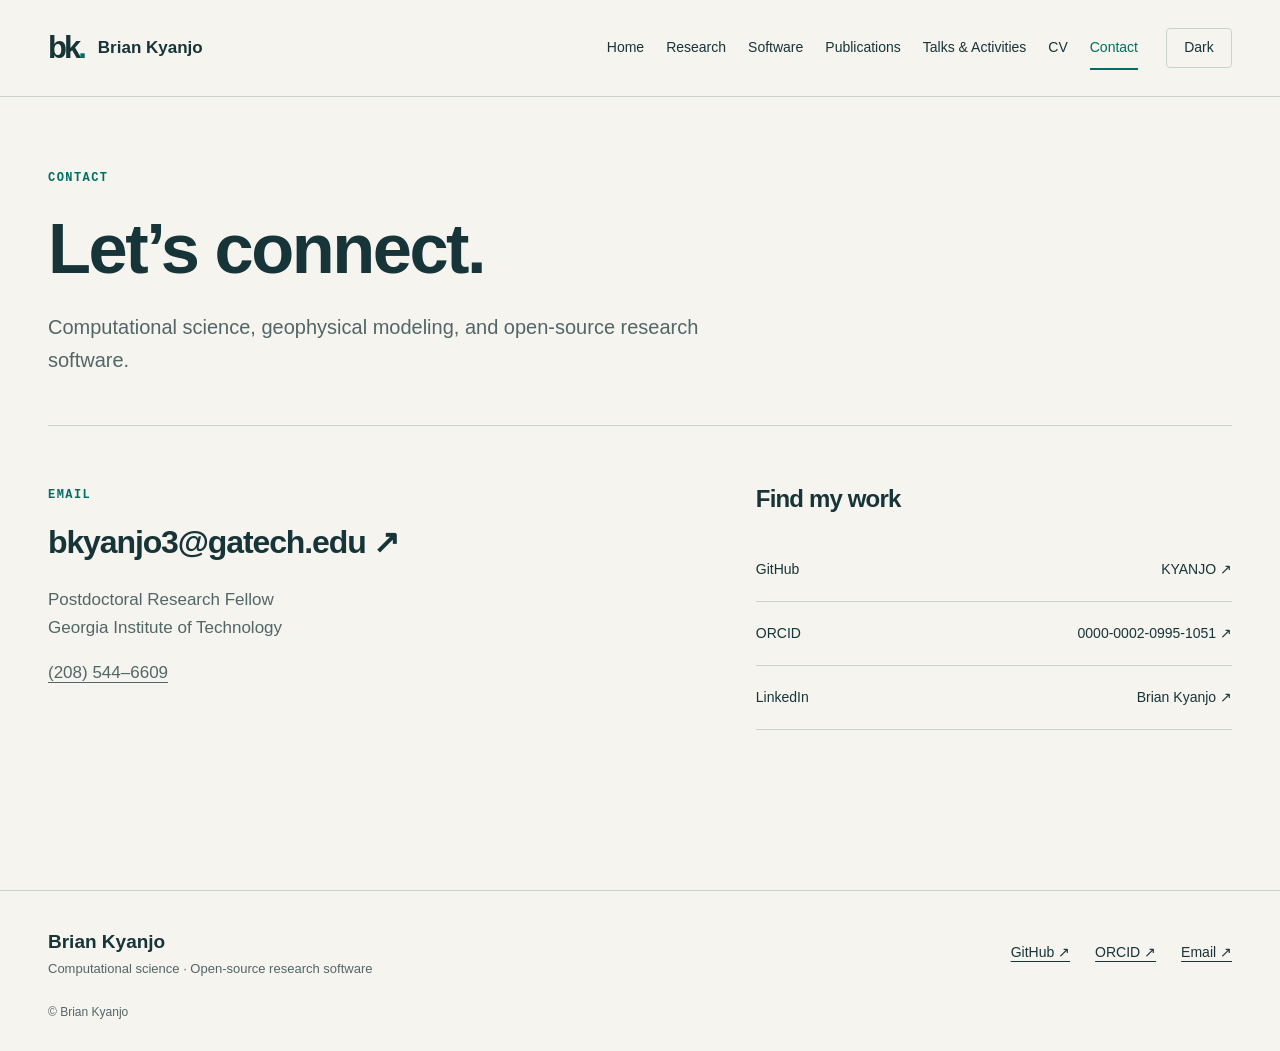
==== contact/index.html @ 303e3397 "Add Brian Kyanjo research website" ====
<!doctype html>
<html lang="en"><head><meta charset="utf-8"><meta name="viewport" content="width=device-width,initial-scale=1">
<title>Contact | Brian Kyanjo</title><meta name="description" content="Contact Brian Kyanjo at Georgia Tech: email, telephone, GitHub, LinkedIn, and ORCID.">
<meta name="author" content="Brian Kyanjo"><meta name="color-scheme" content="light dark"><meta name="theme-color" content="#122d32">
<link rel="canonical" href="https://kyanjo.github.io/contact/"><meta property="og:type" content="website"><meta property="og:site_name" content="Brian Kyanjo"><meta property="og:title" content="Contact | Brian Kyanjo"><meta property="og:description" content="Contact Brian Kyanjo at Georgia Tech: email, telephone, GitHub, LinkedIn, and ORCID."><meta property="og:url" content="https://kyanjo.github.io/contact/"><meta name="twitter:card" content="summary"><meta name="twitter:title" content="Contact | Brian Kyanjo"><meta name="twitter:description" content="Contact Brian Kyanjo at Georgia Tech: email, telephone, GitHub, LinkedIn, and ORCID.">
<link rel="icon" href="../assets/images/favicon.svg" type="image/svg+xml"><link rel="stylesheet" href="../assets/css/main.css"><script src="../assets/js/theme.js"></script><script src="../assets/js/main.js" defer></script>
<script type="application/ld+json">{"@context": "https://schema.org", "@type": "Person", "name": "Brian Kyanjo", "url": "https://kyanjo.github.io/", "jobTitle": "Postdoctoral Research Fellow", "affiliation": {"@type": "Organization", "name": "Georgia Institute of Technology"}, "sameAs": ["https://github.com/KYANJO", "https://orcid.org/0000-0002-0995-1051", "https://linkedin.com/in/kyanjo-brian"]}</script>
</head><body>
<a class="skip-link" href="#main">Skip to content</a><header class="site-header"><div class="header-inner"><a class="brand" href="../" aria-label="Brian Kyanjo home"><span class="monogram" aria-hidden="true">bk<span>.</span></span><span>Brian Kyanjo</span></a><button class="menu-toggle" aria-controls="navigation" aria-expanded="false" hidden>Menu</button><nav id="navigation" aria-label="Main navigation"><a href="../">Home</a><a href="../research/">Research</a><a href="../software/">Software</a><a href="../publications/">Publications</a><a href="../talks/">Talks & Activities</a><a href="../cv/">CV</a><a href="../contact/" aria-current="page">Contact</a></nav><button class="theme-toggle" aria-label="Switch color theme" hidden>Theme</button></div></header>
<main id="main"><div class="page-intro"><p class="eyebrow">Contact</p><h1>Let’s connect.</h1><p class="lead">Computational science, geophysical modeling, and open-source research software.</p></div><div class="contact-layout"><section class="contact-primary"><p class="eyebrow">Email</p><h2><a href="mailto:bkyanjo3@gatech.edu">bkyanjo3@gatech.edu ↗</a></h2><p>Postdoctoral Research Fellow<br>Georgia Institute of Technology</p><p><a href="tel:+12085446609">(208) 544–6609</a></p></section><section class="profile-links"><h2>Find my work</h2><a href="https://github.com/KYANJO"><span>GitHub</span><span>KYANJO ↗</span></a><a href="https://orcid.org/0000-0002-0995-1051"><span>ORCID</span><span>0000-0002-0995-1051 ↗</span></a><a href="https://linkedin.com/in/kyanjo-brian"><span>LinkedIn</span><span>Brian Kyanjo ↗</span></a></section></div></main><footer><div><a class="footer-name" href="../">Brian Kyanjo</a><p>Computational science · Open-source research software</p></div><div class="footer-links"><a href="https://github.com/KYANJO">GitHub ↗</a><a href="https://orcid.org/0000-0002-0995-1051">ORCID ↗</a><a href="mailto:bkyanjo3@gatech.edu">Email ↗</a></div><p class="footer-note">© Brian Kyanjo</p></footer></body></html>
---- assets/css/main.css ----
:root{color-scheme:light;--bg:#f5f4ef;--surface:#fffefa;--ink:#173438;--muted:#516667;--line:#cbd3cd;--accent:#006e62;--tint:#e8eeE6;--header:rgba(245,244,239,.96)}
:root[data-theme=dark]{color-scheme:dark;--bg:#101e22;--surface:#172b30;--ink:#edf1e9;--muted:#b0c2bf;--line:#3c5559;--accent:#9bd6b2;--tint:#203b3b;--header:rgba(16,30,34,.96)}
@media(prefers-color-scheme:dark){:root:not([data-theme=light]){color-scheme:dark;--bg:#101e22;--surface:#172b30;--ink:#edf1e9;--muted:#b0c2bf;--line:#3c5559;--accent:#9bd6b2;--tint:#203b3b;--header:rgba(16,30,34,.96)}}
*{box-sizing:border-box}html{scroll-behavior:smooth;scroll-padding-top:30px}body{margin:0;background:var(--bg);color:var(--ink);font:17px/1.65 -apple-system,BlinkMacSystemFont,"Segoe UI",sans-serif}a{color:inherit;text-underline-offset:4px}a:hover{color:var(--accent)}button{font:inherit;color:inherit;cursor:pointer}button,a{-webkit-tap-highlight-color:transparent}button:focus-visible,a:focus-visible{outline:3px solid var(--accent);outline-offset:5px}button[hidden]{display:none!important}h1,h2,h3,p,figure{margin:0}p+p{margin-top:1em}h1,h2,h3{line-height:1.12;font-weight:600;letter-spacing:-.035em}h1{font-size:clamp(40px,5.5vw,76px)}h2{font-size:clamp(28px,3vw,40px)}h3{font-size:25px}p{color:var(--muted)}img{max-width:100%;display:block}.site-header{border-bottom:1px solid var(--line);background:var(--header)}.header-inner{max-width:1376px;margin:auto;min-height:96px;padding:20px 48px;display:flex;align-items:center;gap:28px}.brand{display:flex;align-items:center;gap:14px;white-space:nowrap;font-size:17px;font-weight:600;text-decoration:none}.monogram{font-size:31px;letter-spacing:-3px}.monogram span{color:var(--accent)}nav{display:flex;align-items:center;gap:22px;margin-left:auto}nav a{font-size:14px;white-space:nowrap;text-decoration:none;padding:8px 0}nav a[aria-current=page]{color:var(--accent);box-shadow:0 2px var(--accent)}.theme-toggle,.menu-toggle{background:none;border:1px solid var(--line);border-radius:4px;padding:7px 10px;font-size:14px}.theme-toggle{min-width:66px}.skip-link{position:absolute;left:15px;top:-100px;background:var(--surface);padding:10px;z-index:5}.skip-link:focus{top:10px}main{max-width:1280px;padding:0 48px 100px;margin:auto}.hero{display:grid;grid-template-columns:1.08fr 1fr;gap:44px;align-items:center;padding:76px 0 68px}.eyebrow{font-family:ui-monospace,SFMono-Regular,Consolas,monospace;font-size:12px;font-weight:600;text-transform:uppercase;letter-spacing:.12em;color:var(--accent);line-height:1.6}.hero h1{margin:24px 0;letter-spacing:-.055em;line-height:1.04}.hero h1 em{font-family:Georgia,serif;font-weight:400;color:var(--accent)}.hero-name{font-size:14px;color:var(--ink);margin-bottom:18px}.hero-name span{color:var(--muted);margin:0 8px}.lead{font-size:20px;line-height:1.65;max-width:740px}.hero .lead{font-size:18px;max-width:520px}.status-dot{display:inline-block;width:7px;height:7px;border-radius:50%;background:var(--accent);margin-right:8px}.actions{display:flex;align-items:center;flex-wrap:wrap;gap:12px;margin-top:30px}.button{display:inline-flex;align-items:center;justify-content:center;gap:25px;background:transparent;border:1px solid var(--line);border-radius:3px;padding:12px 20px;font-size:14px;font-weight:600;text-decoration:none;line-height:1.5}.primary{background:var(--ink);color:var(--bg);border-color:var(--ink)}.primary:hover{background:var(--accent);border-color:var(--accent);color:var(--bg)}.terrain{background:#122d32;border-radius:4px;overflow:hidden;align-self:stretch;display:flex;flex-direction:column;justify-content:center;min-height:510px}.terrain img{width:100%;flex:1;object-fit:cover}.terrain figcaption{display:flex;justify-content:space-between;gap:20px;color:#b9d0c5;border-top:1px solid #3b5755;padding:18px;font:10px/1.5 ui-monospace,monospace;letter-spacing:.06em}.discipline-strip{display:flex;flex-wrap:wrap;justify-content:space-between;gap:18px;padding:23px 0;border-top:1px solid var(--line);border-bottom:1px solid var(--line);font:13px/1.5 ui-monospace,monospace;color:var(--muted)}.section{margin-top:80px}.section>h2{margin-bottom:30px}.section-heading{display:flex;justify-content:space-between;align-items:end;gap:24px;margin-bottom:30px}.section-heading h2{margin-top:12px}.text-link{font-size:14px;font-weight:600;text-decoration:none;border-bottom:1px solid var(--line);padding-bottom:5px;display:inline-block}.project-grid{display:grid;grid-template-columns:repeat(3,1fr);gap:20px}.project-card{padding:26px;background:var(--surface);border:1px solid var(--line);border-radius:4px;display:flex;flex-direction:column}.project-top{display:flex;justify-content:space-between;align-items:center;margin-bottom:35px}.project-number{font:13px/1.5 ui-monospace,monospace;color:var(--muted)}.project-symbol{font-size:45px;line-height:1;color:var(--accent)}.project-card .eyebrow{font-size:10px;letter-spacing:.08em}.project-card h3{font-size:32px;margin:10px 0 15px}.project-card h3 a{text-decoration:none}.project-card p{font-size:16px}.project-card .tags,.tags{font:11px/1.7 ui-monospace,monospace;color:var(--muted);margin-top:22px}.project-card .text-link{align-self:start;margin-top:24px}.project-card .tags{margin-top:auto;padding-top:22px}.research-feature{background:var(--tint);border:1px solid var(--line);border-radius:4px;margin-top:80px;padding:48px;display:grid;grid-template-columns:1.7fr 1fr;gap:60px}.research-feature h2{margin:16px 0 20px}.research-feature .text-link{margin-top:22px}.funding-detail{align-self:center;border-left:1px solid var(--line);padding-left:38px}.funding-label{font:12px ui-monospace,monospace;text-transform:uppercase;letter-spacing:.08em;color:var(--muted)}.funding-detail strong{font-size:47px;display:block;letter-spacing:-.04em;margin:10px 0}.funding-detail p{font-size:14px}.two-column{display:grid;grid-template-columns:1fr 1fr;gap:80px}.two-column .text-link{margin-top:25px}footer{max-width:1280px;margin:auto;border-top:1px solid var(--line);padding:35px 48px 28px;display:grid;grid-template-columns:1fr auto;gap:24px}footer p{font-size:13px}.footer-name{text-decoration:none;font-size:19px;font-weight:600}.footer-links{display:flex;gap:25px;align-items:center;font-size:14px}.footer-note{grid-column:1/-1;font-size:12px;color:var(--muted)}.page-intro{padding:72px 0 48px;border-bottom:1px solid var(--line)}.page-intro h1{margin:22px 0;max-width:920px}.page-intro .lead{max-width:720px}.theme-list article{padding:35px 0;display:grid;grid-template-columns:70px 1fr;border-bottom:1px solid var(--line)}.theme-list h2{font-size:28px;margin-bottom:16px}.theme-list p{max-width:820px}.software-detail{display:grid;grid-template-columns:1fr 1.7fr;gap:65px;padding:58px 0;border-bottom:1px solid var(--line);scroll-margin-top:35px}.software-detail .eyebrow{margin-top:28px}.software-detail h2{margin:10px 0;font-size:44px}.software-detail .button{margin-top:25px}.support-grid{display:grid;grid-template-columns:repeat(3,1fr);gap:32px}.support-grid h3{margin-bottom:18px}.support-grid .text-link{margin-top:18px}.record-list{margin:0;padding:0;list-style:none}.record-list>li{padding:18px 0;border-bottom:1px solid var(--line);line-height:1.75;color:var(--muted);overflow-wrap:anywhere}.record-list strong{color:var(--ink)}.publication-list{margin-top:25px;max-width:940px}.publication-list .record-list{counter-reset:pub}.publication-list li{position:relative;padding:32px 0 32px 58px;counter-increment:pub}.publication-list li:before{content:counter(pub,decimal-leading-zero);position:absolute;left:0;top:35px;font:13px ui-monospace,monospace;color:var(--accent)}.publication-list em{color:var(--ink);font-size:22px;line-height:1.45;display:block;margin:10px 0;font-style:normal;font-weight:500}.entry{margin:28px 0}.entry-heading{display:flex;justify-content:space-between;gap:28px}.entry h3{font-size:23px;letter-spacing:-.02em}.date{white-space:nowrap;color:var(--muted);font:14px/1.7 ui-monospace,monospace}.role{margin:8px 0 14px;color:var(--accent)}.entry>div:last-child{color:var(--muted)}.entry .record-list{list-style:disc;padding-left:24px}.entry .record-list li{border:0;padding:3px 0}.web-cv{max-width:980px}.web-cv section{margin-top:50px}.web-cv h2{font-size:28px;padding-bottom:14px;margin-bottom:20px;border-bottom:1px solid var(--line)}.cv-contact{margin:24px 0;font-size:14px;overflow-wrap:anywhere}.contact-layout{display:grid;grid-template-columns:1.35fr 1fr;gap:65px;padding:60px 0}.contact-primary h2{font-size:clamp(22px,2.5vw,34px);margin:20px 0 25px;overflow-wrap:anywhere}.contact-primary h2 a{text-decoration:none}.profile-links h2{font-size:24px;margin-bottom:25px}.profile-links>a{display:flex;justify-content:space-between;gap:20px;padding:20px 0;border-bottom:1px solid var(--line);font-size:14px;text-decoration:none}
@media(min-width:1600px){.hero{padding-top:95px;padding-bottom:85px}}
@media(max-width:1150px){.header-inner{gap:18px;padding:20px 28px}nav{gap:14px}.brand>span:last-child{display:none}main{padding-left:28px;padding-right:28px}.hero{gap:28px}.terrain{min-height:450px}.project-card{padding:22px}.project-card .eyebrow{min-height:32px}.research-feature{gap:30px;padding:35px}.two-column{gap:40px}}
@media(max-width:800px){.header-inner{flex-wrap:wrap;gap:16px;min-height:80px}.brand>span:last-child{display:inline}.menu-toggle{margin-left:auto}nav{order:4;flex-basis:100%;margin:0;flex-wrap:wrap;gap:4px 24px;padding:10px 0}html.js nav:not(.is-open){display:none}.hero{grid-template-columns:1fr;padding:45px 0;gap:35px}.hero h1{font-size:clamp(48px,9vw,70px)}.hero .lead{max-width:630px}.terrain{min-height:0}.terrain img{max-height:440px;object-fit:cover}.project-grid{grid-template-columns:1fr}.project-card .eyebrow{min-height:0}.project-top{margin-bottom:20px}.project-card .tags{margin-top:5px}.research-feature{grid-template-columns:1fr}.funding-detail{border-left:0;border-top:1px solid var(--line);padding:25px 0 0}.two-column,.contact-layout{grid-template-columns:1fr;gap:30px}.section-heading{align-items:start;flex-direction:column}.software-detail{grid-template-columns:1fr;gap:22px}.support-grid{grid-template-columns:1fr}.entry-heading{flex-direction:column;gap:6px}.date{white-space:normal}footer{padding:30px 28px;grid-template-columns:1fr}.section{margin-top:55px}.contact-layout{padding-top:35px}.page-intro{padding:48px 0 32px}.theme-list article{grid-template-columns:45px 1fr}.theme-list h2{font-size:25px}}
@media(max-width:440px){main{padding-left:20px;padding-right:20px}.header-inner{padding:15px 20px;gap:12px}.brand{gap:9px}.brand>span:last-child{font-size:15px}.theme-toggle,.menu-toggle{font-size:12px;padding:7px}.hero-name{font-size:13px}.hero h1{font-size:47px}.terrain figcaption{font-size:9px}.research-feature{padding:26px}.discipline-strip{font-size:11px;gap:12px}.funding-detail strong{font-size:42px}.lead{font-size:18px}.footer-links{gap:20px}.profile-links>a{flex-direction:column;gap:4px}.publication-list li{padding-left:36px}}
@media(prefers-reduced-motion:reduce){html{scroll-behavior:auto}*{animation:none!important;transition:none!important}}
@media print{@page{margin:16mm}html,body{background:#fff!important;color:#111!important;font-size:10pt;line-height:1.4}body{--ink:#111;--muted:#333;--accent:#222;--line:#bbb}.site-header,footer,.skip-link,.cv-actions{display:none!important}main{max-width:none;padding:0}.page-intro{padding:0 0 15px}.page-intro h1{font-size:28pt;margin:8px 0}.page-intro .eyebrow{display:none}.page-intro .lead{font-size:12pt}.web-cv{max-width:none}.web-cv section{margin-top:20px}.web-cv h2{font-size:15pt;margin:0 0 10px;padding:0 0 5px;break-after:avoid}.entry{margin:15px 0}.entry-heading{display:flex;flex-direction:row;break-after:avoid}.entry h3{font-size:12pt}.date{font-size:9pt}.role{margin:5px 0;break-after:avoid}.record-list>li{padding:5px 0;break-inside:avoid}.cv-contact{font-size:9pt;margin:12px 0}.web-cv a{overflow-wrap:anywhere;text-decoration:none}.web-cv p{orphans:3;widows:3}}
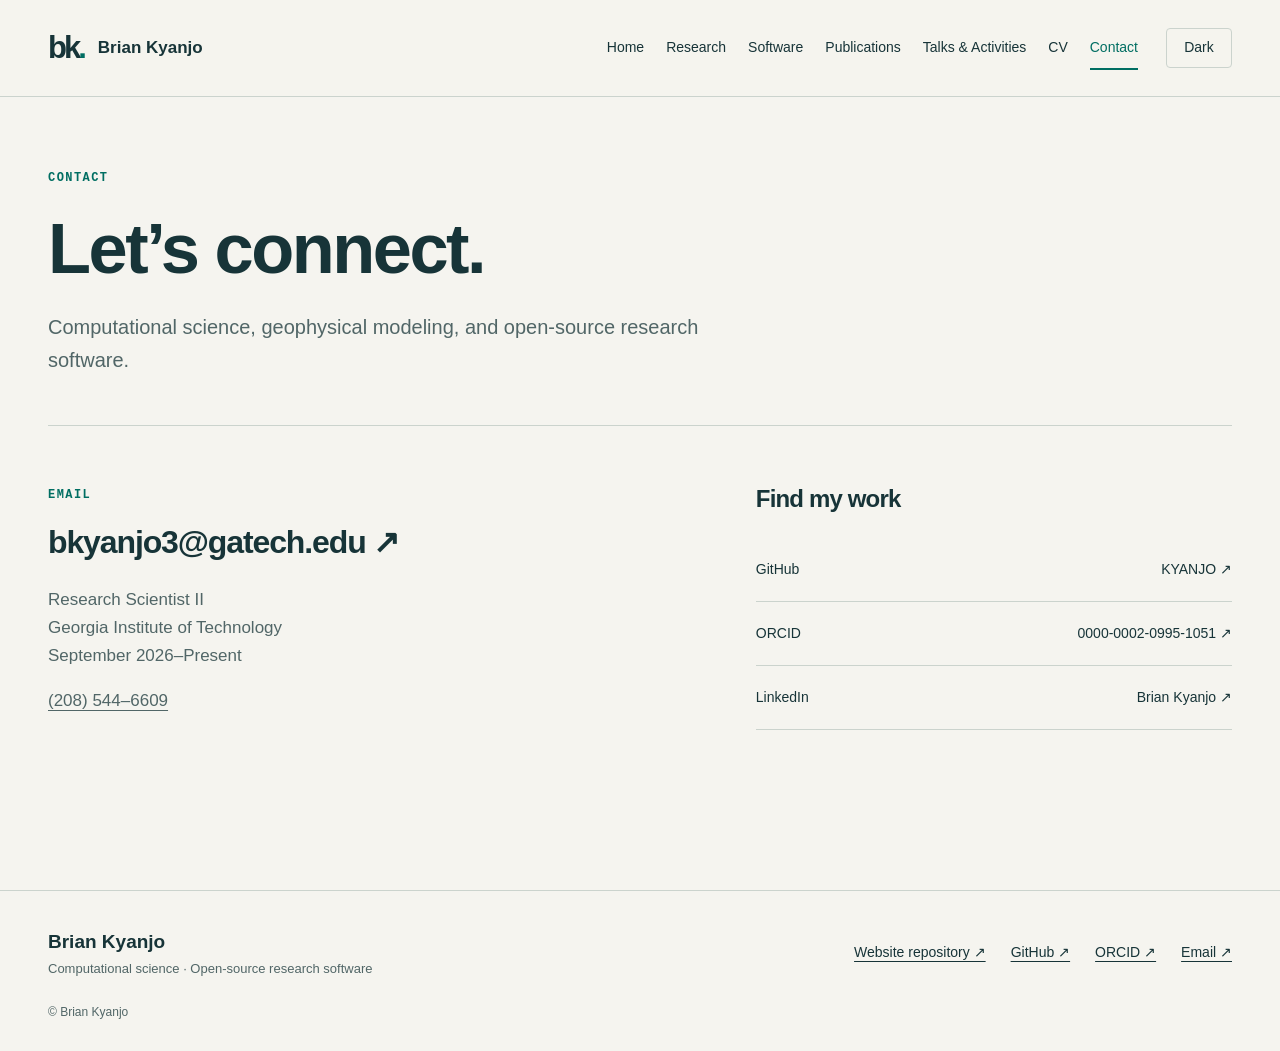
==== commit 1016684e: "Update research website" ====
--- a/contact/index.html
+++ b/contact/index.html
@@ -4,7 +4,7 @@
 <meta name="author" content="Brian Kyanjo"><meta name="color-scheme" content="light dark"><meta name="theme-color" content="#122d32">
 <link rel="canonical" href="https://kyanjo.github.io/contact/"><meta property="og:type" content="website"><meta property="og:site_name" content="Brian Kyanjo"><meta property="og:title" content="Contact | Brian Kyanjo"><meta property="og:description" content="Contact Brian Kyanjo at Georgia Tech: email, telephone, GitHub, LinkedIn, and ORCID."><meta property="og:url" content="https://kyanjo.github.io/contact/"><meta name="twitter:card" content="summary"><meta name="twitter:title" content="Contact | Brian Kyanjo"><meta name="twitter:description" content="Contact Brian Kyanjo at Georgia Tech: email, telephone, GitHub, LinkedIn, and ORCID.">
 <link rel="icon" href="../assets/images/favicon.svg" type="image/svg+xml"><link rel="stylesheet" href="../assets/css/main.css"><script src="../assets/js/theme.js"></script><script src="../assets/js/main.js" defer></script>
-<script type="application/ld+json">{"@context": "https://schema.org", "@type": "Person", "name": "Brian Kyanjo", "url": "https://kyanjo.github.io/", "jobTitle": "Postdoctoral Research Fellow", "affiliation": {"@type": "Organization", "name": "Georgia Institute of Technology"}, "sameAs": ["https://github.com/KYANJO", "https://orcid.org/0000-0002-0995-1051", "https://linkedin.com/in/kyanjo-brian"]}</script>
+<script type="application/ld+json">{"@context": "https://schema.org", "@type": "Person", "name": "Brian Kyanjo", "url": "https://kyanjo.github.io/", "jobTitle": "Research Scientist II", "affiliation": {"@type": "Organization", "name": "Georgia Institute of Technology"}, "sameAs": ["https://github.com/KYANJO", "https://orcid.org/0000-0002-0995-1051", "https://linkedin.com/in/kyanjo-brian"]}</script>
 </head><body>
 <a class="skip-link" href="#main">Skip to content</a><header class="site-header"><div class="header-inner"><a class="brand" href="../" aria-label="Brian Kyanjo home"><span class="monogram" aria-hidden="true">bk<span>.</span></span><span>Brian Kyanjo</span></a><button class="menu-toggle" aria-controls="navigation" aria-expanded="false" hidden>Menu</button><nav id="navigation" aria-label="Main navigation"><a href="../">Home</a><a href="../research/">Research</a><a href="../software/">Software</a><a href="../publications/">Publications</a><a href="../talks/">Talks & Activities</a><a href="../cv/">CV</a><a href="../contact/" aria-current="page">Contact</a></nav><button class="theme-toggle" aria-label="Switch color theme" hidden>Theme</button></div></header>
-<main id="main"><div class="page-intro"><p class="eyebrow">Contact</p><h1>Let’s connect.</h1><p class="lead">Computational science, geophysical modeling, and open-source research software.</p></div><div class="contact-layout"><section class="contact-primary"><p class="eyebrow">Email</p><h2><a href="mailto:bkyanjo3@gatech.edu">bkyanjo3@gatech.edu ↗</a></h2><p>Postdoctoral Research Fellow<br>Georgia Institute of Technology</p><p><a href="tel:+12085446609">(208) 544–6609</a></p></section><section class="profile-links"><h2>Find my work</h2><a href="https://github.com/KYANJO"><span>GitHub</span><span>KYANJO ↗</span></a><a href="https://orcid.org/0000-0002-0995-1051"><span>ORCID</span><span>0000-0002-0995-1051 ↗</span></a><a href="https://linkedin.com/in/kyanjo-brian"><span>LinkedIn</span><span>Brian Kyanjo ↗</span></a></section></div></main><footer><div><a class="footer-name" href="../">Brian Kyanjo</a><p>Computational science · Open-source research software</p></div><div class="footer-links"><a href="https://github.com/KYANJO">GitHub ↗</a><a href="https://orcid.org/0000-0002-0995-1051">ORCID ↗</a><a href="mailto:bkyanjo3@gatech.edu">Email ↗</a></div><p class="footer-note">© Brian Kyanjo</p></footer></body></html>+<main id="main"><div class="page-intro"><p class="eyebrow">Contact</p><h1>Let’s connect.</h1><p class="lead">Computational science, geophysical modeling, and open-source research software.</p></div><div class="contact-layout"><section class="contact-primary"><p class="eyebrow">Email</p><h2><a href="mailto:bkyanjo3@gatech.edu">bkyanjo3@gatech.edu ↗</a></h2><p>Research Scientist II<br>Georgia Institute of Technology<br>September 2026–Present</p><p><a href="tel:+12085446609">(208) 544–6609</a></p></section><section class="profile-links"><h2>Find my work</h2><a href="https://github.com/KYANJO"><span>GitHub</span><span>KYANJO ↗</span></a><a href="https://orcid.org/0000-0002-0995-1051"><span>ORCID</span><span>0000-0002-0995-1051 ↗</span></a><a href="https://linkedin.com/in/kyanjo-brian"><span>LinkedIn</span><span>Brian Kyanjo ↗</span></a></section></div></main><footer><div><a class="footer-name" href="../">Brian Kyanjo</a><p>Computational science · Open-source research software</p></div><div class="footer-links"><a href="https://github.com/KYANJO/kyanjo.github.io">Website repository ↗</a><a href="https://github.com/KYANJO">GitHub ↗</a><a href="https://orcid.org/0000-0002-0995-1051">ORCID ↗</a><a href="mailto:bkyanjo3@gatech.edu">Email ↗</a></div><p class="footer-note">© Brian Kyanjo</p></footer></body></html>
--- a/assets/css/main.css
+++ b/assets/css/main.css
@@ -8,3 +8,17 @@
 @media(max-width:440px){main{padding-left:20px;padding-right:20px}.header-inner{padding:15px 20px;gap:12px}.brand{gap:9px}.brand>span:last-child{font-size:15px}.theme-toggle,.menu-toggle{font-size:12px;padding:7px}.hero-name{font-size:13px}.hero h1{font-size:47px}.terrain figcaption{font-size:9px}.research-feature{padding:26px}.discipline-strip{font-size:11px;gap:12px}.funding-detail strong{font-size:42px}.lead{font-size:18px}.footer-links{gap:20px}.profile-links>a{flex-direction:column;gap:4px}.publication-list li{padding-left:36px}}
 @media(prefers-reduced-motion:reduce){html{scroll-behavior:auto}*{animation:none!important;transition:none!important}}
 @media print{@page{margin:16mm}html,body{background:#fff!important;color:#111!important;font-size:10pt;line-height:1.4}body{--ink:#111;--muted:#333;--accent:#222;--line:#bbb}.site-header,footer,.skip-link,.cv-actions{display:none!important}main{max-width:none;padding:0}.page-intro{padding:0 0 15px}.page-intro h1{font-size:28pt;margin:8px 0}.page-intro .eyebrow{display:none}.page-intro .lead{font-size:12pt}.web-cv{max-width:none}.web-cv section{margin-top:20px}.web-cv h2{font-size:15pt;margin:0 0 10px;padding:0 0 5px;break-after:avoid}.entry{margin:15px 0}.entry-heading{display:flex;flex-direction:row;break-after:avoid}.entry h3{font-size:12pt}.date{font-size:9pt}.role{margin:5px 0;break-after:avoid}.record-list>li{padding:5px 0;break-inside:avoid}.cv-contact{font-size:9pt;margin:12px 0}.web-cv a{overflow-wrap:anywhere;text-decoration:none}.web-cv p{orphans:3;widows:3}}
+
+/* Author-supplied research figures: preserve complete scientific panels. */
+.research-figure{margin:0;background:var(--surface);border:1px solid var(--line);border-radius:4px;overflow:hidden;align-self:start}
+.research-figure>a{display:block;background:#fff;padding:18px}
+.research-figure img{display:block;width:100%;height:auto;object-fit:contain;filter:none}
+.research-figure figcaption{padding:17px 20px;font-size:14px;line-height:1.6;color:var(--muted);border-top:1px solid var(--line)}
+.research-figure figcaption a{display:inline-block;color:var(--accent);margin-top:7px}
+.hero-research{align-self:center}.hero-research img{max-height:460px;width:100%;object-fit:contain}
+.results-grid{display:grid;grid-template-columns:1fr 1fr;gap:26px;margin:28px 0}.wide-result{max-width:1000px;margin:32px auto 0}
+.software-figure{max-width:750px;margin:35px auto 60px}.software-figure img{max-height:850px}
+.appointment-history{font-size:15px;margin:0 0 16px;color:var(--muted)}
+.footer-links{flex-wrap:wrap;justify-content:flex-end;max-width:580px}
+@media(max-width:800px){.results-grid{grid-template-columns:1fr}.footer-links{justify-content:flex-start}.hero-research{width:100%}.hero-research img{max-height:430px}.software-figure{margin-bottom:35px}}
+@media print{.appointment-history{font-size:9pt}}
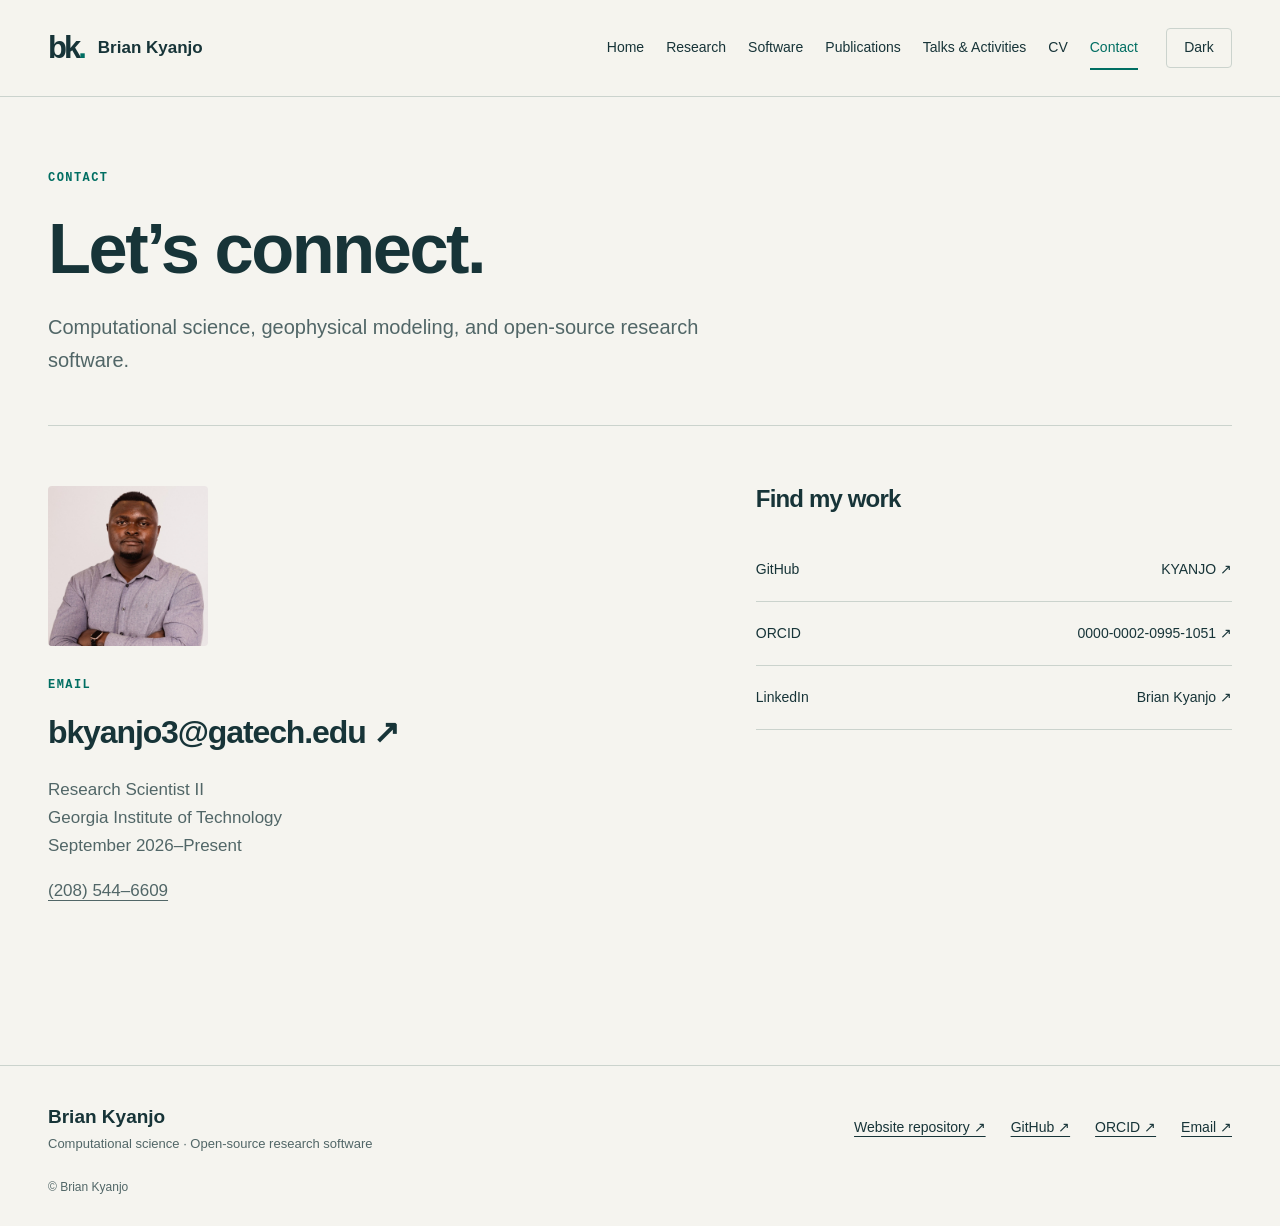
==== commit 22b1aff6: "Add Brian Kyanjo research website" ====
--- a/contact/index.html
+++ b/contact/index.html
@@ -7,4 +7,4 @@
 <script type="application/ld+json">{"@context": "https://schema.org", "@type": "Person", "name": "Brian Kyanjo", "url": "https://kyanjo.github.io/", "jobTitle": "Research Scientist II", "affiliation": {"@type": "Organization", "name": "Georgia Institute of Technology"}, "sameAs": ["https://github.com/KYANJO", "https://orcid.org/0000-0002-0995-1051", "https://linkedin.com/in/kyanjo-brian"]}</script>
 </head><body>
 <a class="skip-link" href="#main">Skip to content</a><header class="site-header"><div class="header-inner"><a class="brand" href="../" aria-label="Brian Kyanjo home"><span class="monogram" aria-hidden="true">bk<span>.</span></span><span>Brian Kyanjo</span></a><button class="menu-toggle" aria-controls="navigation" aria-expanded="false" hidden>Menu</button><nav id="navigation" aria-label="Main navigation"><a href="../">Home</a><a href="../research/">Research</a><a href="../software/">Software</a><a href="../publications/">Publications</a><a href="../talks/">Talks & Activities</a><a href="../cv/">CV</a><a href="../contact/" aria-current="page">Contact</a></nav><button class="theme-toggle" aria-label="Switch color theme" hidden>Theme</button></div></header>
-<main id="main"><div class="page-intro"><p class="eyebrow">Contact</p><h1>Let’s connect.</h1><p class="lead">Computational science, geophysical modeling, and open-source research software.</p></div><div class="contact-layout"><section class="contact-primary"><p class="eyebrow">Email</p><h2><a href="mailto:bkyanjo3@gatech.edu">bkyanjo3@gatech.edu ↗</a></h2><p>Research Scientist II<br>Georgia Institute of Technology<br>September 2026–Present</p><p><a href="tel:+12085446609">(208) 544–6609</a></p></section><section class="profile-links"><h2>Find my work</h2><a href="https://github.com/KYANJO"><span>GitHub</span><span>KYANJO ↗</span></a><a href="https://orcid.org/0000-0002-0995-1051"><span>ORCID</span><span>0000-0002-0995-1051 ↗</span></a><a href="https://linkedin.com/in/kyanjo-brian"><span>LinkedIn</span><span>Brian Kyanjo ↗</span></a></section></div></main><footer><div><a class="footer-name" href="../">Brian Kyanjo</a><p>Computational science · Open-source research software</p></div><div class="footer-links"><a href="https://github.com/KYANJO/kyanjo.github.io">Website repository ↗</a><a href="https://github.com/KYANJO">GitHub ↗</a><a href="https://orcid.org/0000-0002-0995-1051">ORCID ↗</a><a href="mailto:bkyanjo3@gatech.edu">Email ↗</a></div><p class="footer-note">© Brian Kyanjo</p></footer></body></html>+<main id="main"><div class="page-intro"><p class="eyebrow">Contact</p><h1>Let’s connect.</h1><p class="lead">Computational science, geophysical modeling, and open-source research software.</p></div><div class="contact-layout"><section class="contact-primary"><img class="contact-portrait" src="../assets/images/profile/brian-kyanjo.png" alt="Brian Kyanjo" width="800" height="800" loading="lazy"><p class="eyebrow">Email</p><h2><a href="mailto:bkyanjo3@gatech.edu">bkyanjo3@gatech.edu ↗</a></h2><p>Research Scientist II<br>Georgia Institute of Technology<br>September 2026–Present</p><p><a href="tel:+12085446609">(208) 544–6609</a></p></section><section class="profile-links"><h2>Find my work</h2><a href="https://github.com/KYANJO"><span>GitHub</span><span>KYANJO ↗</span></a><a href="https://orcid.org/0000-0002-0995-1051"><span>ORCID</span><span>0000-0002-0995-1051 ↗</span></a><a href="https://linkedin.com/in/kyanjo-brian"><span>LinkedIn</span><span>Brian Kyanjo ↗</span></a></section></div></main><footer><div><a class="footer-name" href="../">Brian Kyanjo</a><p>Computational science · Open-source research software</p></div><div class="footer-links"><a href="https://github.com/KYANJO/kyanjo.github.io">Website repository ↗</a><a href="https://github.com/KYANJO">GitHub ↗</a><a href="https://orcid.org/0000-0002-0995-1051">ORCID ↗</a><a href="mailto:bkyanjo3@gatech.edu">Email ↗</a></div><p class="footer-note">© Brian Kyanjo</p></footer></body></html>
--- a/assets/css/main.css
+++ b/assets/css/main.css
@@ -22,3 +22,11 @@
 .footer-links{flex-wrap:wrap;justify-content:flex-end;max-width:580px}
 @media(max-width:800px){.results-grid{grid-template-columns:1fr}.footer-links{justify-content:flex-start}.hero-research{width:100%}.hero-research img{max-height:430px}.software-figure{margin-bottom:35px}}
 @media print{.appointment-history{font-size:9pt}}
+
+.portrait{margin:0;max-width:500px;justify-self:end;border:1px solid var(--line);border-radius:4px;overflow:hidden;background:var(--surface)}
+.portrait img{width:100%;height:auto;display:block}
+.portrait figcaption{padding:18px 22px;display:flex;flex-direction:column;gap:3px}.portrait figcaption strong{font-size:20px}.portrait figcaption span{font-size:14px;color:var(--muted)}
+.contact-portrait{width:160px;height:auto;border-radius:4px;margin-bottom:30px}
+.flood-figure>a{padding:0}.flood-figure img{height:auto;max-height:none;object-fit:contain}
+.flood-feature{margin-top:45px}.flood-feature .section-heading{margin-bottom:22px}
+@media(max-width:800px){.portrait{justify-self:center;max-width:460px;width:100%}.hero{padding-bottom:40px}}
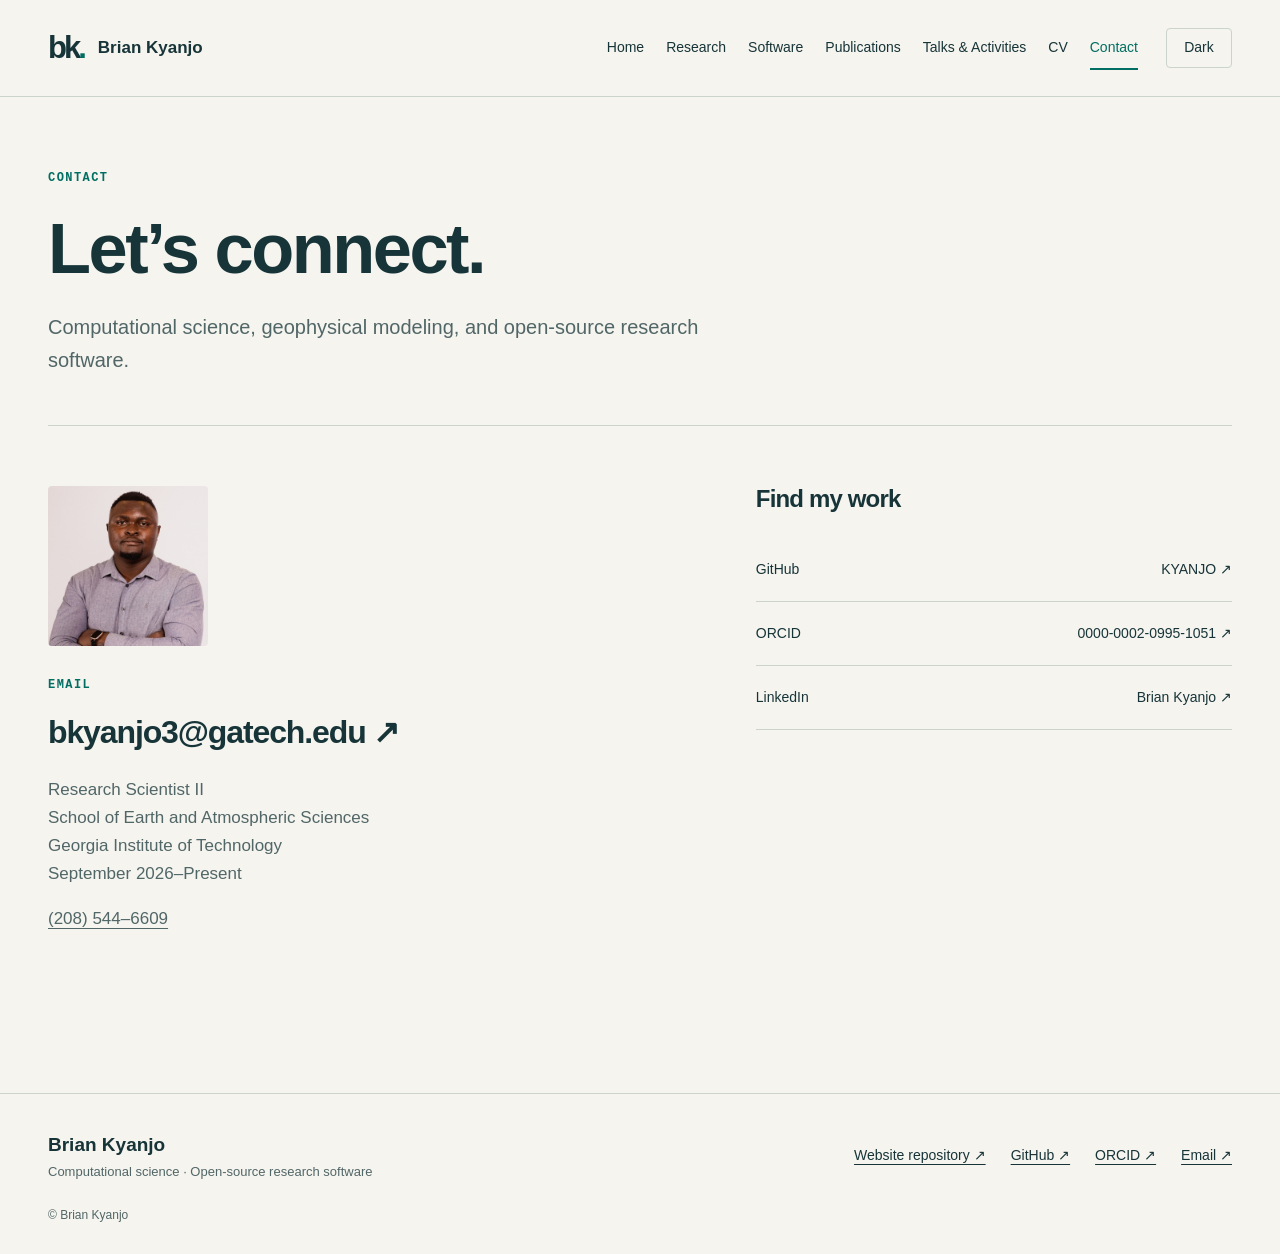
==== commit 3f47d64d: "Update research profile, CryoStack applications, and OSPO activities" ====
--- a/contact/index.html
+++ b/contact/index.html
@@ -4,7 +4,7 @@
 <meta name="author" content="Brian Kyanjo"><meta name="color-scheme" content="light dark"><meta name="theme-color" content="#122d32">
 <link rel="canonical" href="https://kyanjo.github.io/contact/"><meta property="og:type" content="website"><meta property="og:site_name" content="Brian Kyanjo"><meta property="og:title" content="Contact | Brian Kyanjo"><meta property="og:description" content="Contact Brian Kyanjo at Georgia Tech: email, telephone, GitHub, LinkedIn, and ORCID."><meta property="og:url" content="https://kyanjo.github.io/contact/"><meta name="twitter:card" content="summary"><meta name="twitter:title" content="Contact | Brian Kyanjo"><meta name="twitter:description" content="Contact Brian Kyanjo at Georgia Tech: email, telephone, GitHub, LinkedIn, and ORCID.">
 <link rel="icon" href="../assets/images/favicon.svg" type="image/svg+xml"><link rel="stylesheet" href="../assets/css/main.css"><script src="../assets/js/theme.js"></script><script src="../assets/js/main.js" defer></script>
-<script type="application/ld+json">{"@context": "https://schema.org", "@type": "Person", "name": "Brian Kyanjo", "url": "https://kyanjo.github.io/", "jobTitle": "Research Scientist II", "affiliation": {"@type": "Organization", "name": "Georgia Institute of Technology"}, "sameAs": ["https://github.com/KYANJO", "https://orcid.org/0000-0002-0995-1051", "https://linkedin.com/in/kyanjo-brian"]}</script>
+<script type="application/ld+json">{"@context": "https://schema.org", "@type": "Person", "name": "Brian Kyanjo", "url": "https://kyanjo.github.io/", "jobTitle": "Research Scientist II", "affiliation": {"@type": "Organization", "name": "School of Earth and Atmospheric Sciences", "parentOrganization": {"@type": "Organization", "name": "Georgia Institute of Technology"}}, "sameAs": ["https://github.com/KYANJO", "https://orcid.org/0000-0002-0995-1051", "https://linkedin.com/in/kyanjo-brian"]}</script>
 </head><body>
 <a class="skip-link" href="#main">Skip to content</a><header class="site-header"><div class="header-inner"><a class="brand" href="../" aria-label="Brian Kyanjo home"><span class="monogram" aria-hidden="true">bk<span>.</span></span><span>Brian Kyanjo</span></a><button class="menu-toggle" aria-controls="navigation" aria-expanded="false" hidden>Menu</button><nav id="navigation" aria-label="Main navigation"><a href="../">Home</a><a href="../research/">Research</a><a href="../software/">Software</a><a href="../publications/">Publications</a><a href="../talks/">Talks & Activities</a><a href="../cv/">CV</a><a href="../contact/" aria-current="page">Contact</a></nav><button class="theme-toggle" aria-label="Switch color theme" hidden>Theme</button></div></header>
-<main id="main"><div class="page-intro"><p class="eyebrow">Contact</p><h1>Let’s connect.</h1><p class="lead">Computational science, geophysical modeling, and open-source research software.</p></div><div class="contact-layout"><section class="contact-primary"><img class="contact-portrait" src="../assets/images/profile/brian-kyanjo.png" alt="Brian Kyanjo" width="800" height="800" loading="lazy"><p class="eyebrow">Email</p><h2><a href="mailto:bkyanjo3@gatech.edu">bkyanjo3@gatech.edu ↗</a></h2><p>Research Scientist II<br>Georgia Institute of Technology<br>September 2026–Present</p><p><a href="tel:+12085446609">(208) 544–6609</a></p></section><section class="profile-links"><h2>Find my work</h2><a href="https://github.com/KYANJO"><span>GitHub</span><span>KYANJO ↗</span></a><a href="https://orcid.org/0000-0002-0995-1051"><span>ORCID</span><span>0000-0002-0995-1051 ↗</span></a><a href="https://linkedin.com/in/kyanjo-brian"><span>LinkedIn</span><span>Brian Kyanjo ↗</span></a></section></div></main><footer><div><a class="footer-name" href="../">Brian Kyanjo</a><p>Computational science · Open-source research software</p></div><div class="footer-links"><a href="https://github.com/KYANJO/kyanjo.github.io">Website repository ↗</a><a href="https://github.com/KYANJO">GitHub ↗</a><a href="https://orcid.org/0000-0002-0995-1051">ORCID ↗</a><a href="mailto:bkyanjo3@gatech.edu">Email ↗</a></div><p class="footer-note">© Brian Kyanjo</p></footer></body></html>+<main id="main"><div class="page-intro"><p class="eyebrow">Contact</p><h1>Let’s connect.</h1><p class="lead">Computational science, geophysical modeling, and open-source research software.</p></div><div class="contact-layout"><section class="contact-primary"><img class="contact-portrait" src="../assets/images/profile/brian-kyanjo.png" alt="Brian Kyanjo" width="800" height="800" loading="lazy"><p class="eyebrow">Email</p><h2><a href="mailto:bkyanjo3@gatech.edu">bkyanjo3@gatech.edu ↗</a></h2><p>Research Scientist II<br>School of Earth and Atmospheric Sciences<br>Georgia Institute of Technology<br>September 2026–Present</p><p><a href="tel:+12085446609">(208) 544–6609</a></p></section><section class="profile-links"><h2>Find my work</h2><a href="https://github.com/KYANJO"><span>GitHub</span><span>KYANJO ↗</span></a><a href="https://orcid.org/0000-0002-0995-1051"><span>ORCID</span><span>0000-0002-0995-1051 ↗</span></a><a href="https://linkedin.com/in/kyanjo-brian"><span>LinkedIn</span><span>Brian Kyanjo ↗</span></a></section></div></main><footer><div><a class="footer-name" href="../">Brian Kyanjo</a><p>Computational science · Open-source research software</p></div><div class="footer-links"><a href="https://github.com/KYANJO/kyanjo.github.io">Website repository ↗</a><a href="https://github.com/KYANJO">GitHub ↗</a><a href="https://orcid.org/0000-0002-0995-1051">ORCID ↗</a><a href="mailto:bkyanjo3@gatech.edu">Email ↗</a></div><p class="footer-note">© Brian Kyanjo</p></footer></body></html>
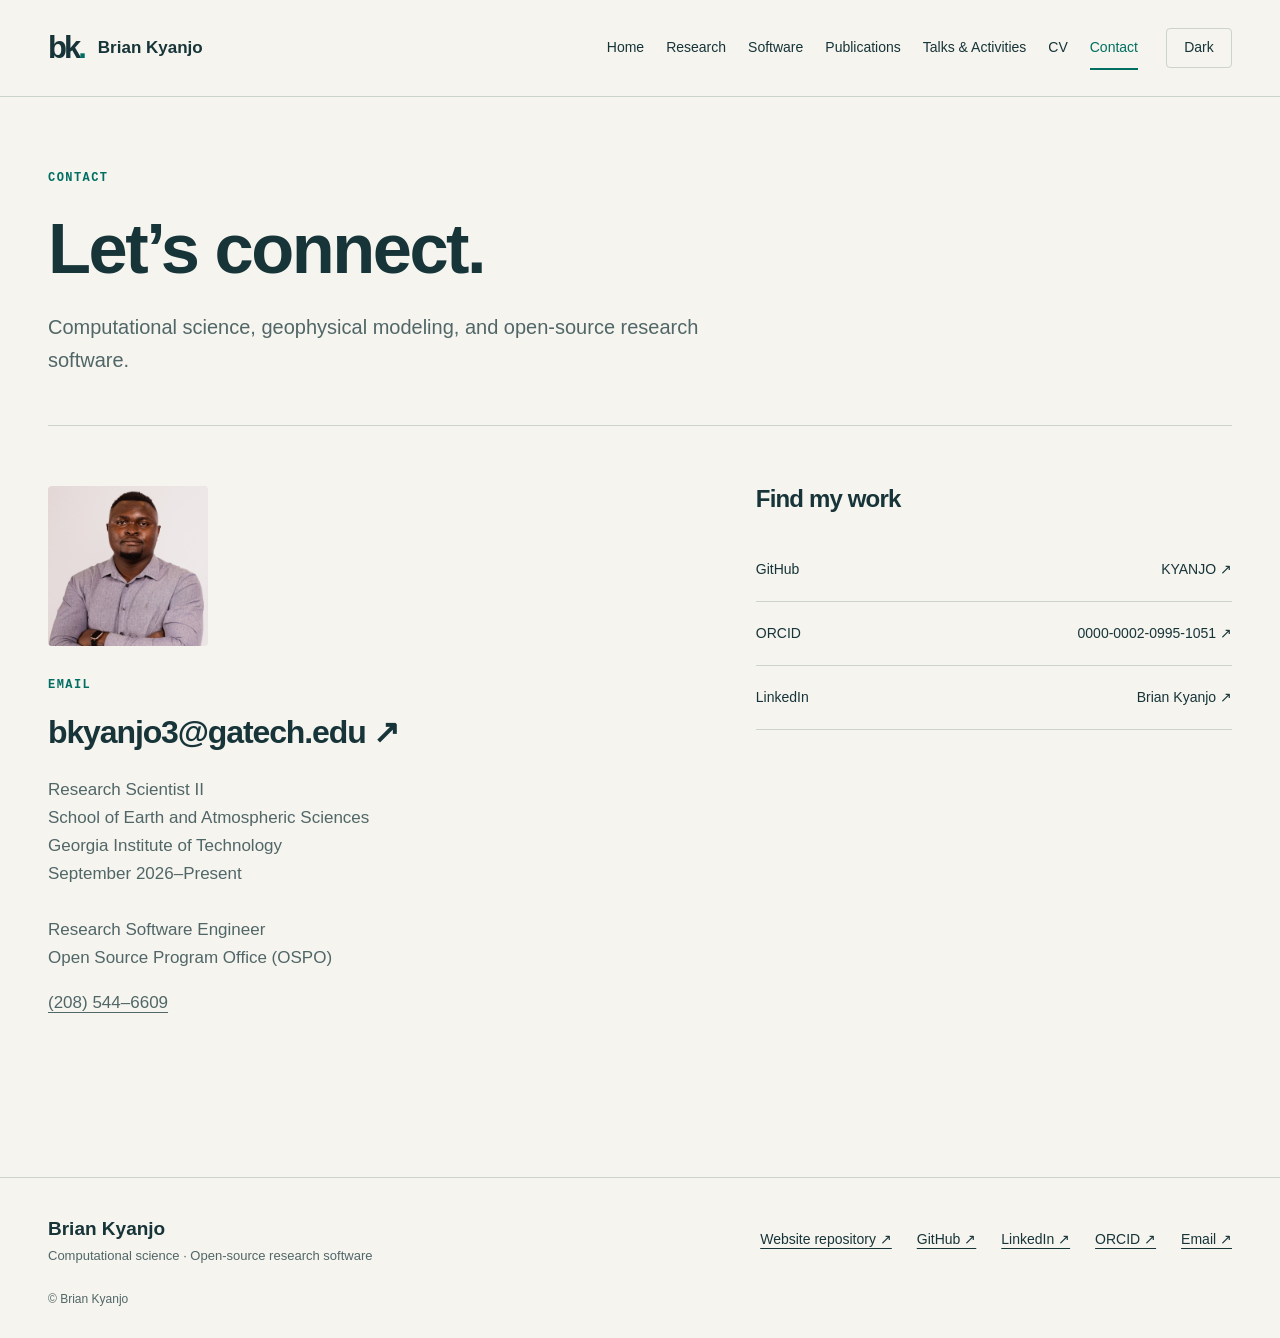
==== commit 8b4ff6db: "Update portfolio with CryoStack, GT-DARE, and current Georgia Tech roles" ====
--- a/contact/index.html
+++ b/contact/index.html
@@ -4,7 +4,7 @@
 <meta name="author" content="Brian Kyanjo"><meta name="color-scheme" content="light dark"><meta name="theme-color" content="#122d32">
 <link rel="canonical" href="https://kyanjo.github.io/contact/"><meta property="og:type" content="website"><meta property="og:site_name" content="Brian Kyanjo"><meta property="og:title" content="Contact | Brian Kyanjo"><meta property="og:description" content="Contact Brian Kyanjo at Georgia Tech: email, telephone, GitHub, LinkedIn, and ORCID."><meta property="og:url" content="https://kyanjo.github.io/contact/"><meta name="twitter:card" content="summary"><meta name="twitter:title" content="Contact | Brian Kyanjo"><meta name="twitter:description" content="Contact Brian Kyanjo at Georgia Tech: email, telephone, GitHub, LinkedIn, and ORCID.">
 <link rel="icon" href="../assets/images/favicon.svg" type="image/svg+xml"><link rel="stylesheet" href="../assets/css/main.css"><script src="../assets/js/theme.js"></script><script src="../assets/js/main.js" defer></script>
-<script type="application/ld+json">{"@context": "https://schema.org", "@type": "Person", "name": "Brian Kyanjo", "url": "https://kyanjo.github.io/", "jobTitle": "Research Scientist II", "affiliation": {"@type": "Organization", "name": "School of Earth and Atmospheric Sciences", "parentOrganization": {"@type": "Organization", "name": "Georgia Institute of Technology"}}, "sameAs": ["https://github.com/KYANJO", "https://orcid.org/0000-0002-0995-1051", "https://linkedin.com/in/kyanjo-brian"]}</script>
+<script type="application/ld+json"><!--gen:json-ld-->{"@context": "https://schema.org", "@type": "Person", "name": "Brian Kyanjo", "url": "https://kyanjo.github.io/", "jobTitle": ["Research Scientist II", "Research Software Engineer"], "affiliation": {"@type": "Organization", "name": "School of Earth and Atmospheric Sciences", "parentOrganization": {"@type": "Organization", "name": "Georgia Institute of Technology"}}, "sameAs": ["https://github.com/KYANJO", "https://orcid.org/0000-0002-0995-1051", "https://linkedin.com/in/kyanjo-brian"]}<!--/gen:json-ld--></script>
 </head><body>
 <a class="skip-link" href="#main">Skip to content</a><header class="site-header"><div class="header-inner"><a class="brand" href="../" aria-label="Brian Kyanjo home"><span class="monogram" aria-hidden="true">bk<span>.</span></span><span>Brian Kyanjo</span></a><button class="menu-toggle" aria-controls="navigation" aria-expanded="false" hidden>Menu</button><nav id="navigation" aria-label="Main navigation"><a href="../">Home</a><a href="../research/">Research</a><a href="../software/">Software</a><a href="../publications/">Publications</a><a href="../talks/">Talks & Activities</a><a href="../cv/">CV</a><a href="../contact/" aria-current="page">Contact</a></nav><button class="theme-toggle" aria-label="Switch color theme" hidden>Theme</button></div></header>
-<main id="main"><div class="page-intro"><p class="eyebrow">Contact</p><h1>Let’s connect.</h1><p class="lead">Computational science, geophysical modeling, and open-source research software.</p></div><div class="contact-layout"><section class="contact-primary"><img class="contact-portrait" src="../assets/images/profile/brian-kyanjo.png" alt="Brian Kyanjo" width="800" height="800" loading="lazy"><p class="eyebrow">Email</p><h2><a href="mailto:bkyanjo3@gatech.edu">bkyanjo3@gatech.edu ↗</a></h2><p>Research Scientist II<br>School of Earth and Atmospheric Sciences<br>Georgia Institute of Technology<br>September 2026–Present</p><p><a href="tel:+12085446609">(208) 544–6609</a></p></section><section class="profile-links"><h2>Find my work</h2><a href="https://github.com/KYANJO"><span>GitHub</span><span>KYANJO ↗</span></a><a href="https://orcid.org/0000-0002-0995-1051"><span>ORCID</span><span>0000-0002-0995-1051 ↗</span></a><a href="https://linkedin.com/in/kyanjo-brian"><span>LinkedIn</span><span>Brian Kyanjo ↗</span></a></section></div></main><footer><div><a class="footer-name" href="../">Brian Kyanjo</a><p>Computational science · Open-source research software</p></div><div class="footer-links"><a href="https://github.com/KYANJO/kyanjo.github.io">Website repository ↗</a><a href="https://github.com/KYANJO">GitHub ↗</a><a href="https://orcid.org/0000-0002-0995-1051">ORCID ↗</a><a href="mailto:bkyanjo3@gatech.edu">Email ↗</a></div><p class="footer-note">© Brian Kyanjo</p></footer></body></html>+<main id="main"><div class="page-intro"><p class="eyebrow">Contact</p><h1>Let’s connect.</h1><p class="lead">Computational science, geophysical modeling, and open-source research software.</p></div><div class="contact-layout"><section class="contact-primary"><img class="contact-portrait" src="../assets/images/profile/brian-kyanjo.png" alt="Brian Kyanjo" width="800" height="800" loading="lazy"><p class="eyebrow">Email</p><h2><a href="mailto:bkyanjo3@gatech.edu">bkyanjo3@gatech.edu ↗</a></h2><p><!--gen:contact-appointment-->Research Scientist II<br>School of Earth and Atmospheric Sciences<br>Georgia Institute of Technology<br>September 2026–Present<br><br>Research Software Engineer<br>Open Source Program Office (OSPO)<!--/gen:contact-appointment--></p><p><a href="tel:+12085446609">(208) 544–6609</a></p></section><section class="profile-links"><h2>Find my work</h2><a href="https://github.com/KYANJO"><span>GitHub</span><span>KYANJO ↗</span></a><a href="https://orcid.org/0000-0002-0995-1051"><span>ORCID</span><span>0000-0002-0995-1051 ↗</span></a><a href="https://linkedin.com/in/kyanjo-brian"><span>LinkedIn</span><span>Brian Kyanjo ↗</span></a></section></div></main><footer><div><a class="footer-name" href="../">Brian Kyanjo</a><p>Computational science · Open-source research software</p></div><div class="footer-links"><!--gen:footer-links--><a href="https://github.com/KYANJO/kyanjo.github.io">Website repository ↗</a><a href="https://github.com/KYANJO">GitHub ↗</a><a href="https://linkedin.com/in/kyanjo-brian">LinkedIn ↗</a><a href="https://orcid.org/0000-0002-0995-1051">ORCID ↗</a><a href="mailto:bkyanjo3@gatech.edu">Email ↗</a><!--/gen:footer-links--></div><p class="footer-note">© Brian Kyanjo</p></footer></body></html>
--- a/assets/css/main.css
+++ b/assets/css/main.css
@@ -1,7 +1,7 @@
 :root{color-scheme:light;--bg:#f5f4ef;--surface:#fffefa;--ink:#173438;--muted:#516667;--line:#cbd3cd;--accent:#006e62;--tint:#e8eeE6;--header:rgba(245,244,239,.96)}
 :root[data-theme=dark]{color-scheme:dark;--bg:#101e22;--surface:#172b30;--ink:#edf1e9;--muted:#b0c2bf;--line:#3c5559;--accent:#9bd6b2;--tint:#203b3b;--header:rgba(16,30,34,.96)}
 @media(prefers-color-scheme:dark){:root:not([data-theme=light]){color-scheme:dark;--bg:#101e22;--surface:#172b30;--ink:#edf1e9;--muted:#b0c2bf;--line:#3c5559;--accent:#9bd6b2;--tint:#203b3b;--header:rgba(16,30,34,.96)}}
-*{box-sizing:border-box}html{scroll-behavior:smooth;scroll-padding-top:30px}body{margin:0;background:var(--bg);color:var(--ink);font:17px/1.65 -apple-system,BlinkMacSystemFont,"Segoe UI",sans-serif}a{color:inherit;text-underline-offset:4px}a:hover{color:var(--accent)}button{font:inherit;color:inherit;cursor:pointer}button,a{-webkit-tap-highlight-color:transparent}button:focus-visible,a:focus-visible{outline:3px solid var(--accent);outline-offset:5px}button[hidden]{display:none!important}h1,h2,h3,p,figure{margin:0}p+p{margin-top:1em}h1,h2,h3{line-height:1.12;font-weight:600;letter-spacing:-.035em}h1{font-size:clamp(40px,5.5vw,76px)}h2{font-size:clamp(28px,3vw,40px)}h3{font-size:25px}p{color:var(--muted)}img{max-width:100%;display:block}.site-header{border-bottom:1px solid var(--line);background:var(--header)}.header-inner{max-width:1376px;margin:auto;min-height:96px;padding:20px 48px;display:flex;align-items:center;gap:28px}.brand{display:flex;align-items:center;gap:14px;white-space:nowrap;font-size:17px;font-weight:600;text-decoration:none}.monogram{font-size:31px;letter-spacing:-3px}.monogram span{color:var(--accent)}nav{display:flex;align-items:center;gap:22px;margin-left:auto}nav a{font-size:14px;white-space:nowrap;text-decoration:none;padding:8px 0}nav a[aria-current=page]{color:var(--accent);box-shadow:0 2px var(--accent)}.theme-toggle,.menu-toggle{background:none;border:1px solid var(--line);border-radius:4px;padding:7px 10px;font-size:14px}.theme-toggle{min-width:66px}.skip-link{position:absolute;left:15px;top:-100px;background:var(--surface);padding:10px;z-index:5}.skip-link:focus{top:10px}main{max-width:1280px;padding:0 48px 100px;margin:auto}.hero{display:grid;grid-template-columns:1.08fr 1fr;gap:44px;align-items:center;padding:76px 0 68px}.eyebrow{font-family:ui-monospace,SFMono-Regular,Consolas,monospace;font-size:12px;font-weight:600;text-transform:uppercase;letter-spacing:.12em;color:var(--accent);line-height:1.6}.hero h1{margin:24px 0;letter-spacing:-.055em;line-height:1.04}.hero h1 em{font-family:Georgia,serif;font-weight:400;color:var(--accent)}.hero-name{font-size:14px;color:var(--ink);margin-bottom:18px}.hero-name span{color:var(--muted);margin:0 8px}.lead{font-size:20px;line-height:1.65;max-width:740px}.hero .lead{font-size:18px;max-width:520px}.status-dot{display:inline-block;width:7px;height:7px;border-radius:50%;background:var(--accent);margin-right:8px}.actions{display:flex;align-items:center;flex-wrap:wrap;gap:12px;margin-top:30px}.button{display:inline-flex;align-items:center;justify-content:center;gap:25px;background:transparent;border:1px solid var(--line);border-radius:3px;padding:12px 20px;font-size:14px;font-weight:600;text-decoration:none;line-height:1.5}.primary{background:var(--ink);color:var(--bg);border-color:var(--ink)}.primary:hover{background:var(--accent);border-color:var(--accent);color:var(--bg)}.terrain{background:#122d32;border-radius:4px;overflow:hidden;align-self:stretch;display:flex;flex-direction:column;justify-content:center;min-height:510px}.terrain img{width:100%;flex:1;object-fit:cover}.terrain figcaption{display:flex;justify-content:space-between;gap:20px;color:#b9d0c5;border-top:1px solid #3b5755;padding:18px;font:10px/1.5 ui-monospace,monospace;letter-spacing:.06em}.discipline-strip{display:flex;flex-wrap:wrap;justify-content:space-between;gap:18px;padding:23px 0;border-top:1px solid var(--line);border-bottom:1px solid var(--line);font:13px/1.5 ui-monospace,monospace;color:var(--muted)}.section{margin-top:80px}.section>h2{margin-bottom:30px}.section-heading{display:flex;justify-content:space-between;align-items:end;gap:24px;margin-bottom:30px}.section-heading h2{margin-top:12px}.text-link{font-size:14px;font-weight:600;text-decoration:none;border-bottom:1px solid var(--line);padding-bottom:5px;display:inline-block}.project-grid{display:grid;grid-template-columns:repeat(3,1fr);gap:20px}.project-card{padding:26px;background:var(--surface);border:1px solid var(--line);border-radius:4px;display:flex;flex-direction:column}.project-top{display:flex;justify-content:space-between;align-items:center;margin-bottom:35px}.project-number{font:13px/1.5 ui-monospace,monospace;color:var(--muted)}.project-symbol{font-size:45px;line-height:1;color:var(--accent)}.project-card .eyebrow{font-size:10px;letter-spacing:.08em}.project-card h3{font-size:32px;margin:10px 0 15px}.project-card h3 a{text-decoration:none}.project-card p{font-size:16px}.project-card .tags,.tags{font:11px/1.7 ui-monospace,monospace;color:var(--muted);margin-top:22px}.project-card .text-link{align-self:start;margin-top:24px}.project-card .tags{margin-top:auto;padding-top:22px}.research-feature{background:var(--tint);border:1px solid var(--line);border-radius:4px;margin-top:80px;padding:48px;display:grid;grid-template-columns:1.7fr 1fr;gap:60px}.research-feature h2{margin:16px 0 20px}.research-feature .text-link{margin-top:22px}.funding-detail{align-self:center;border-left:1px solid var(--line);padding-left:38px}.funding-label{font:12px ui-monospace,monospace;text-transform:uppercase;letter-spacing:.08em;color:var(--muted)}.funding-detail strong{font-size:47px;display:block;letter-spacing:-.04em;margin:10px 0}.funding-detail p{font-size:14px}.two-column{display:grid;grid-template-columns:1fr 1fr;gap:80px}.two-column .text-link{margin-top:25px}footer{max-width:1280px;margin:auto;border-top:1px solid var(--line);padding:35px 48px 28px;display:grid;grid-template-columns:1fr auto;gap:24px}footer p{font-size:13px}.footer-name{text-decoration:none;font-size:19px;font-weight:600}.footer-links{display:flex;gap:25px;align-items:center;font-size:14px}.footer-note{grid-column:1/-1;font-size:12px;color:var(--muted)}.page-intro{padding:72px 0 48px;border-bottom:1px solid var(--line)}.page-intro h1{margin:22px 0;max-width:920px}.page-intro .lead{max-width:720px}.theme-list article{padding:35px 0;display:grid;grid-template-columns:70px 1fr;border-bottom:1px solid var(--line)}.theme-list h2{font-size:28px;margin-bottom:16px}.theme-list p{max-width:820px}.software-detail{display:grid;grid-template-columns:1fr 1.7fr;gap:65px;padding:58px 0;border-bottom:1px solid var(--line);scroll-margin-top:35px}.software-detail .eyebrow{margin-top:28px}.software-detail h2{margin:10px 0;font-size:44px}.software-detail .button{margin-top:25px}.support-grid{display:grid;grid-template-columns:repeat(3,1fr);gap:32px}.support-grid h3{margin-bottom:18px}.support-grid .text-link{margin-top:18px}.record-list{margin:0;padding:0;list-style:none}.record-list>li{padding:18px 0;border-bottom:1px solid var(--line);line-height:1.75;color:var(--muted);overflow-wrap:anywhere}.record-list strong{color:var(--ink)}.publication-list{margin-top:25px;max-width:940px}.publication-list .record-list{counter-reset:pub}.publication-list li{position:relative;padding:32px 0 32px 58px;counter-increment:pub}.publication-list li:before{content:counter(pub,decimal-leading-zero);position:absolute;left:0;top:35px;font:13px ui-monospace,monospace;color:var(--accent)}.publication-list em{color:var(--ink);font-size:22px;line-height:1.45;display:block;margin:10px 0;font-style:normal;font-weight:500}.entry{margin:28px 0}.entry-heading{display:flex;justify-content:space-between;gap:28px}.entry h3{font-size:23px;letter-spacing:-.02em}.date{white-space:nowrap;color:var(--muted);font:14px/1.7 ui-monospace,monospace}.role{margin:8px 0 14px;color:var(--accent)}.entry>div:last-child{color:var(--muted)}.entry .record-list{list-style:disc;padding-left:24px}.entry .record-list li{border:0;padding:3px 0}.web-cv{max-width:980px}.web-cv section{margin-top:50px}.web-cv h2{font-size:28px;padding-bottom:14px;margin-bottom:20px;border-bottom:1px solid var(--line)}.cv-contact{margin:24px 0;font-size:14px;overflow-wrap:anywhere}.contact-layout{display:grid;grid-template-columns:1.35fr 1fr;gap:65px;padding:60px 0}.contact-primary h2{font-size:clamp(22px,2.5vw,34px);margin:20px 0 25px;overflow-wrap:anywhere}.contact-primary h2 a{text-decoration:none}.profile-links h2{font-size:24px;margin-bottom:25px}.profile-links>a{display:flex;justify-content:space-between;gap:20px;padding:20px 0;border-bottom:1px solid var(--line);font-size:14px;text-decoration:none}
+*{box-sizing:border-box}html{scroll-behavior:smooth;scroll-padding-top:30px}body{margin:0;background:var(--bg);color:var(--ink);font:17px/1.65 -apple-system,BlinkMacSystemFont,"Segoe UI",sans-serif}a{color:inherit;text-underline-offset:4px}a:hover{color:var(--accent)}button{font:inherit;color:inherit;cursor:pointer}button,a{-webkit-tap-highlight-color:transparent}button:focus-visible,a:focus-visible{outline:3px solid var(--accent);outline-offset:5px}button[hidden]{display:none!important}h1,h2,h3,p,figure{margin:0}p+p{margin-top:1em}h1,h2,h3{line-height:1.12;font-weight:600;letter-spacing:-.035em}h1{font-size:clamp(40px,5.5vw,76px)}h2{font-size:clamp(28px,3vw,40px)}h3{font-size:25px}p{color:var(--muted)}img{max-width:100%;display:block}.site-header{border-bottom:1px solid var(--line);background:var(--header)}.header-inner{max-width:1376px;margin:auto;min-height:96px;padding:20px 48px;display:flex;align-items:center;gap:28px}.brand{display:flex;align-items:center;gap:14px;white-space:nowrap;font-size:17px;font-weight:600;text-decoration:none}.monogram{font-size:31px;letter-spacing:-3px}.monogram span{color:var(--accent)}nav{display:flex;align-items:center;gap:22px;margin-left:auto}nav a{font-size:14px;white-space:nowrap;text-decoration:none;padding:8px 0}nav a[aria-current=page]{color:var(--accent);box-shadow:0 2px var(--accent)}.theme-toggle,.menu-toggle{background:none;border:1px solid var(--line);border-radius:4px;padding:7px 10px;font-size:14px}.theme-toggle{min-width:66px}.skip-link{position:absolute;left:15px;top:-100px;background:var(--surface);padding:10px;z-index:5}.skip-link:focus{top:10px}main{max-width:1280px;padding:0 48px 100px;margin:auto}.hero{display:grid;grid-template-columns:1.08fr 1fr;gap:44px;align-items:center;padding:76px 0 68px}.eyebrow{font-family:ui-monospace,SFMono-Regular,Consolas,monospace;font-size:12px;font-weight:600;text-transform:uppercase;letter-spacing:.12em;color:var(--accent);line-height:1.6}.hero h1{margin:24px 0;letter-spacing:-.055em;line-height:1.04}.hero h1 em{font-family:Georgia,serif;font-weight:400;color:var(--accent);font-size:.62em;line-height:1.18;display:inline-block;margin-top:.15em}.hero-name{font-size:14px;color:var(--ink);margin-bottom:18px}.hero-name span{color:var(--muted);margin:0 8px}.lead{font-size:20px;line-height:1.65;max-width:740px}.hero .lead{font-size:18px;max-width:520px}.status-dot{display:inline-block;width:7px;height:7px;border-radius:50%;background:var(--accent);margin-right:8px}.actions{display:flex;align-items:center;flex-wrap:wrap;gap:12px;margin-top:30px}.button{display:inline-flex;align-items:center;justify-content:center;gap:25px;background:transparent;border:1px solid var(--line);border-radius:3px;padding:12px 20px;font-size:14px;font-weight:600;text-decoration:none;line-height:1.5}.primary{background:var(--ink);color:var(--bg);border-color:var(--ink)}.primary:hover{background:var(--accent);border-color:var(--accent);color:var(--bg)}.terrain{background:#122d32;border-radius:4px;overflow:hidden;align-self:stretch;display:flex;flex-direction:column;justify-content:center;min-height:510px}.terrain img{width:100%;flex:1;object-fit:cover}.terrain figcaption{display:flex;justify-content:space-between;gap:20px;color:#b9d0c5;border-top:1px solid #3b5755;padding:18px;font:10px/1.5 ui-monospace,monospace;letter-spacing:.06em}.discipline-strip{display:flex;flex-wrap:wrap;justify-content:space-between;gap:18px;padding:23px 0;border-top:1px solid var(--line);border-bottom:1px solid var(--line);font:13px/1.5 ui-monospace,monospace;color:var(--muted)}.section{margin-top:80px}.section>h2{margin-bottom:30px}.section-heading{display:flex;justify-content:space-between;align-items:end;gap:24px;margin-bottom:30px}.section-heading h2{margin-top:12px}.text-link{font-size:14px;font-weight:600;text-decoration:none;border-bottom:1px solid var(--line);padding-bottom:5px;display:inline-block}.project-grid{display:grid;grid-template-columns:repeat(3,1fr);gap:20px}.project-card{padding:26px;background:var(--surface);border:1px solid var(--line);border-radius:4px;display:flex;flex-direction:column}.project-top{display:flex;justify-content:space-between;align-items:center;margin-bottom:35px}.project-number{font:13px/1.5 ui-monospace,monospace;color:var(--muted)}.project-symbol{font-size:45px;line-height:1;color:var(--accent)}.project-card .eyebrow{font-size:10px;letter-spacing:.08em}.project-card h3{font-size:32px;margin:10px 0 15px}.project-card h3 a{text-decoration:none}.project-card p{font-size:16px}.project-card .tags,.tags{font:11px/1.7 ui-monospace,monospace;color:var(--muted);margin-top:22px}.project-card .text-link{align-self:start;margin-top:24px}.project-card .tags{margin-top:auto;padding-top:22px}.research-feature{background:var(--tint);border:1px solid var(--line);border-radius:4px;margin-top:80px;padding:48px;display:grid;grid-template-columns:1.7fr 1fr;gap:60px}.research-feature h2{margin:16px 0 20px}.research-feature .text-link{margin-top:22px}.funding-detail{align-self:center;border-left:1px solid var(--line);padding-left:38px}.funding-label{font:12px ui-monospace,monospace;text-transform:uppercase;letter-spacing:.08em;color:var(--muted)}.funding-detail strong{font-size:47px;display:block;letter-spacing:-.04em;margin:10px 0}.funding-detail p{font-size:14px}.two-column{display:grid;grid-template-columns:1fr 1fr;gap:80px}.two-column .text-link{margin-top:25px}footer{max-width:1280px;margin:auto;border-top:1px solid var(--line);padding:35px 48px 28px;display:grid;grid-template-columns:1fr auto;gap:24px}footer p{font-size:13px}.footer-name{text-decoration:none;font-size:19px;font-weight:600}.footer-links{display:flex;gap:25px;align-items:center;font-size:14px}.footer-note{grid-column:1/-1;font-size:12px;color:var(--muted)}.page-intro{padding:72px 0 48px;border-bottom:1px solid var(--line)}.page-intro h1{margin:22px 0;max-width:920px}.page-intro .lead{max-width:720px}.theme-list article{padding:35px 0;display:grid;grid-template-columns:70px 1fr;border-bottom:1px solid var(--line)}.theme-list h2{font-size:28px;margin-bottom:16px}.theme-list p{max-width:820px}.software-detail{display:grid;grid-template-columns:1fr 1.7fr;gap:65px;padding:58px 0;border-bottom:1px solid var(--line);scroll-margin-top:35px}.software-detail .eyebrow{margin-top:28px}.software-detail h2{margin:10px 0;font-size:44px}.software-detail .button{margin-top:25px}.support-grid{display:grid;grid-template-columns:repeat(3,1fr);gap:32px}.support-grid h3{margin-bottom:18px}.support-grid .text-link{margin-top:18px}.record-list{margin:0;padding:0;list-style:none}.record-list>li{padding:18px 0;border-bottom:1px solid var(--line);line-height:1.75;color:var(--muted);overflow-wrap:anywhere}.record-list strong{color:var(--ink)}.publication-list{margin-top:25px;max-width:940px}.publication-list .record-list{counter-reset:pub}.publication-list li{position:relative;padding:32px 0 32px 58px;counter-increment:pub}.publication-list li:before{content:counter(pub,decimal-leading-zero);position:absolute;left:0;top:35px;font:13px ui-monospace,monospace;color:var(--accent)}.publication-list em{color:var(--ink);font-size:22px;line-height:1.45;display:block;margin:10px 0;font-style:normal;font-weight:500}.entry{margin:28px 0}.entry-heading{display:flex;justify-content:space-between;gap:28px}.entry h3{font-size:23px;letter-spacing:-.02em}.date{white-space:nowrap;color:var(--muted);font:14px/1.7 ui-monospace,monospace}.role{margin:8px 0 14px;color:var(--accent)}.entry>div:last-child{color:var(--muted)}.entry .record-list{list-style:disc;padding-left:24px}.entry .record-list li{border:0;padding:3px 0}.web-cv{max-width:980px}.web-cv section{margin-top:50px}.web-cv h2{font-size:28px;padding-bottom:14px;margin-bottom:20px;border-bottom:1px solid var(--line)}.cv-contact{margin:24px 0;font-size:14px;overflow-wrap:anywhere}.contact-layout{display:grid;grid-template-columns:1.35fr 1fr;gap:65px;padding:60px 0}.contact-primary h2{font-size:clamp(22px,2.5vw,34px);margin:20px 0 25px;overflow-wrap:anywhere}.contact-primary h2 a{text-decoration:none}.profile-links h2{font-size:24px;margin-bottom:25px}.profile-links>a{display:flex;justify-content:space-between;gap:20px;padding:20px 0;border-bottom:1px solid var(--line);font-size:14px;text-decoration:none}
 @media(min-width:1600px){.hero{padding-top:95px;padding-bottom:85px}}
 @media(max-width:1150px){.header-inner{gap:18px;padding:20px 28px}nav{gap:14px}.brand>span:last-child{display:none}main{padding-left:28px;padding-right:28px}.hero{gap:28px}.terrain{min-height:450px}.project-card{padding:22px}.project-card .eyebrow{min-height:32px}.research-feature{gap:30px;padding:35px}.two-column{gap:40px}}
 @media(max-width:800px){.header-inner{flex-wrap:wrap;gap:16px;min-height:80px}.brand>span:last-child{display:inline}.menu-toggle{margin-left:auto}nav{order:4;flex-basis:100%;margin:0;flex-wrap:wrap;gap:4px 24px;padding:10px 0}html.js nav:not(.is-open){display:none}.hero{grid-template-columns:1fr;padding:45px 0;gap:35px}.hero h1{font-size:clamp(48px,9vw,70px)}.hero .lead{max-width:630px}.terrain{min-height:0}.terrain img{max-height:440px;object-fit:cover}.project-grid{grid-template-columns:1fr}.project-card .eyebrow{min-height:0}.project-top{margin-bottom:20px}.project-card .tags{margin-top:5px}.research-feature{grid-template-columns:1fr}.funding-detail{border-left:0;border-top:1px solid var(--line);padding:25px 0 0}.two-column,.contact-layout{grid-template-columns:1fr;gap:30px}.section-heading{align-items:start;flex-direction:column}.software-detail{grid-template-columns:1fr;gap:22px}.support-grid{grid-template-columns:1fr}.entry-heading{flex-direction:column;gap:6px}.date{white-space:normal}footer{padding:30px 28px;grid-template-columns:1fr}.section{margin-top:55px}.contact-layout{padding-top:35px}.page-intro{padding:48px 0 32px}.theme-list article{grid-template-columns:45px 1fr}.theme-list h2{font-size:25px}}
@@ -30,3 +30,9 @@
 .flood-figure>a{padding:0}.flood-figure img{height:auto;max-height:none;object-fit:contain}
 .flood-feature{margin-top:45px}.flood-feature .section-heading{margin-bottom:22px}
 @media(max-width:800px){.portrait{justify-self:center;max-width:460px;width:100%}.hero{padding-bottom:40px}}
+
+/* Current engineering portfolio. */
+.hero{grid-template-columns:1.35fr 1fr}.hero h1{font-size:clamp(42px,5.1vw,68px)}.hero h1 em{font-size:.82em}.hero-name{max-width:500px}.portrait{max-width:420px}.recent-work{margin-top:10px;margin-bottom:65px}.focus-grid{display:grid;grid-template-columns:1fr 1fr;gap:24px}.focus-project{border:1px solid var(--line);background:var(--surface);padding:34px;display:flex;flex-direction:column}.focus-label{display:flex;flex-wrap:wrap;justify-content:space-between;gap:10px;font:11px/1.6 ui-monospace,monospace;color:var(--accent);letter-spacing:.05em;border-bottom:1px solid var(--line);padding-bottom:22px;margin-bottom:26px}.focus-project h3{font-size:clamp(30px,3.4vw,44px);margin-bottom:23px}.focus-project ul{padding-left:20px;color:var(--muted);font-size:15px;margin:18px 0}.focus-project .tags{margin-top:auto;padding-top:15px}.focus-project .text-link{align-self:flex-start;margin-top:26px}.work-status{font-size:14px;border-left:3px solid var(--accent);padding:12px 18px;background:var(--tint);margin-top:25px}.discipline-strip{margin-top:30px}.footer-links{max-width:660px}
+@media(max-width:800px){.hero,.focus-grid{grid-template-columns:1fr}.hero h1{font-size:clamp(40px,8vw,64px)}.focus-project{padding:26px}.recent-work{margin-top:20px}.portrait{max-width:420px}.hero-name{font-size:14px}}
+
+@media(min-width:801px){.software-projects{grid-template-columns:repeat(2,minmax(0,1fr))}}
